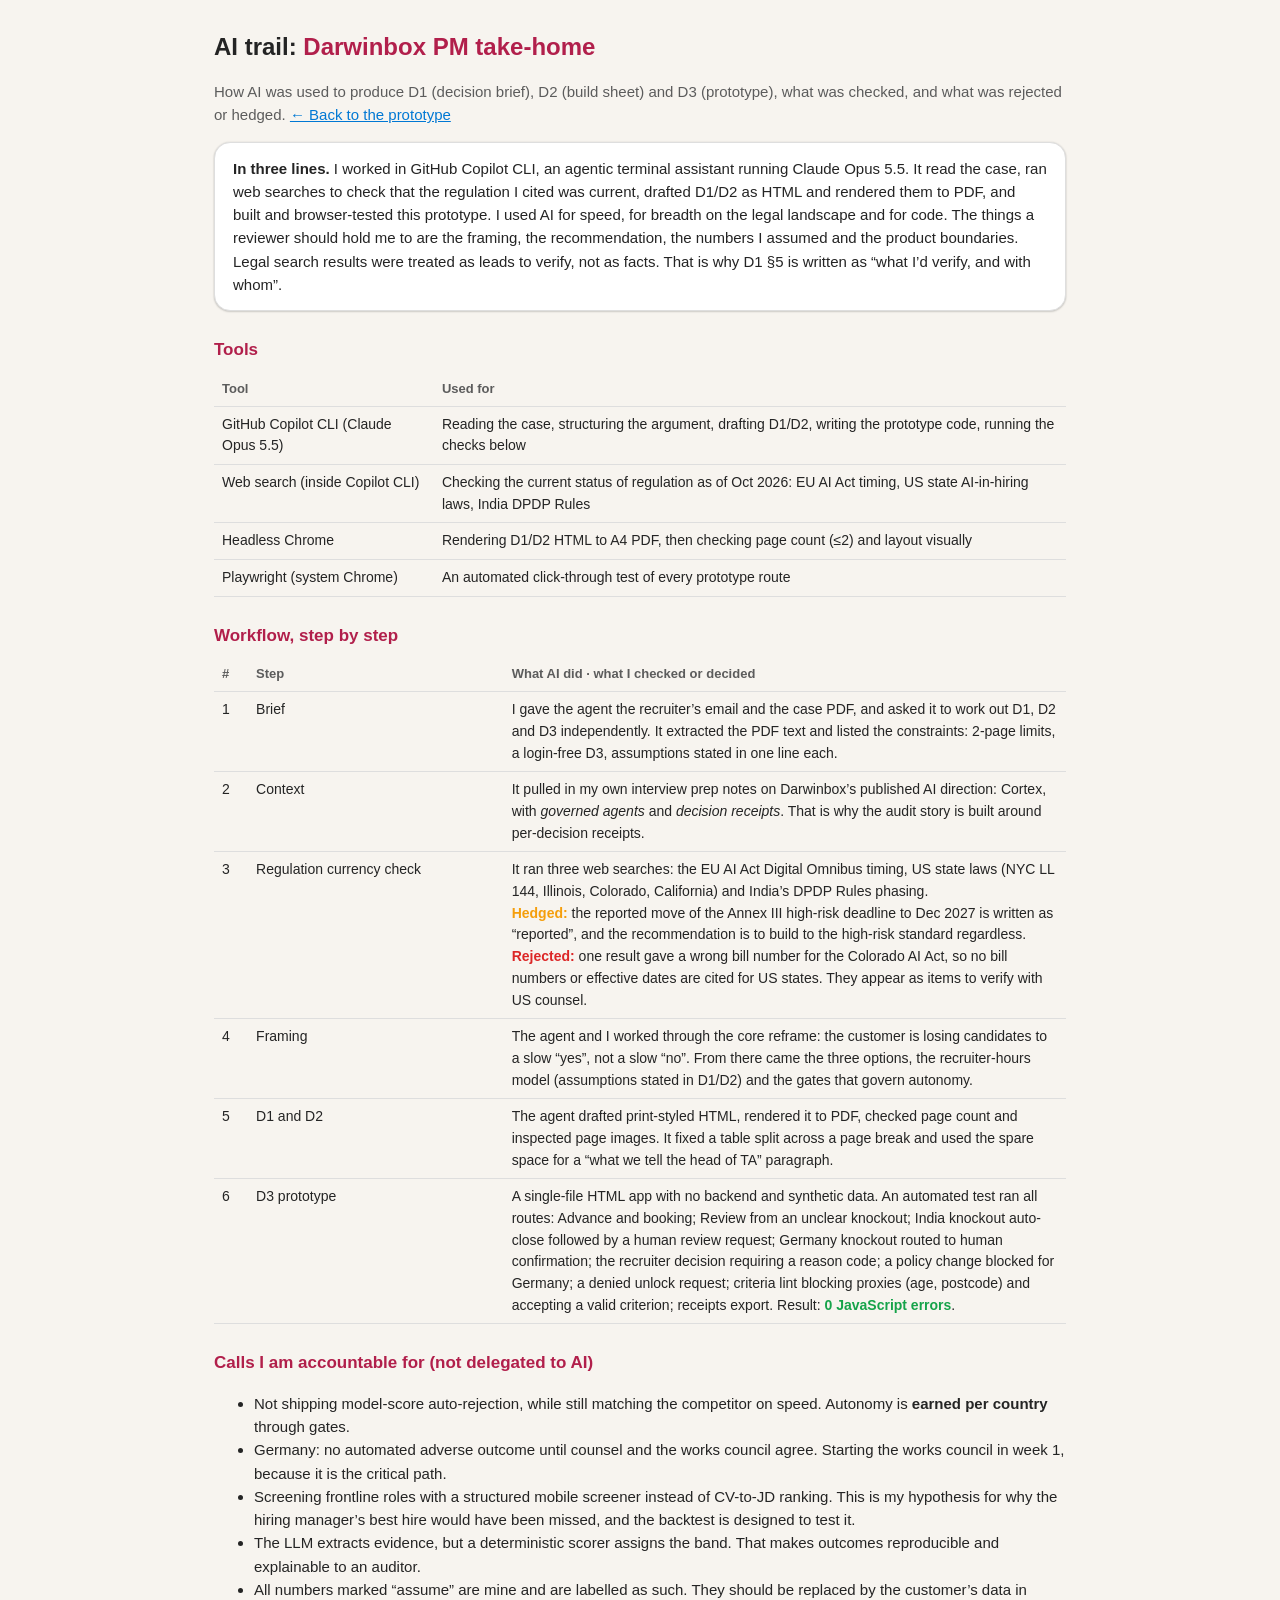
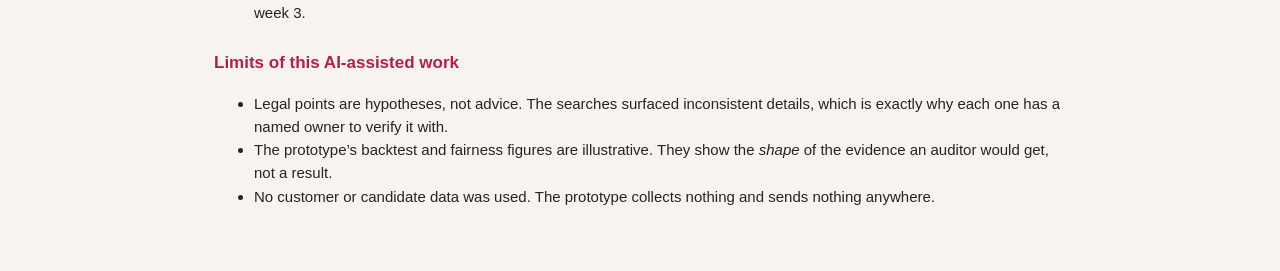
==== ai-trail.html @ ac9735ef "Screening agent prototype + AI trail Co-authored-by: Copilot <223556219+Copilot@users.noreply.github" ====
<!doctype html>
<html lang="en">
<head>
<meta charset="utf-8">
<meta name="viewport" content="width=device-width, initial-scale=1">
<meta name="robots" content="noindex">
<title>AI trail: Darwinbox PM take-home</title>
<script>
  (() => {
    const param = new URLSearchParams(window.location.search).get("scoutTheme");
    const theme =
      param || (window.matchMedia("(prefers-color-scheme: dark)").matches ? "dark" : "light");
    document.documentElement.setAttribute("data-theme", theme);
  })();
</script>
<style>
:root {
  color-scheme: light;
  --cp-bg: #f7f4ef; --cp-bg-elevated: #fcfbf8; --cp-surface: #ffffff; --cp-surface-soft: #f5f5f5;
  --cp-border: #dedede; --cp-border-strong: #919191; --cp-text: #242424; --cp-text-muted: #5c5c5c; --cp-text-soft: #6f6f6f;
  --cp-accent: #b11f4b; --cp-accent-hover: #9a1a41; --cp-accent-soft: rgba(177, 31, 75, 0.08); --cp-accent-fg: #ffffff;
  --cp-success: #16a34a; --cp-danger: #dc2626; --cp-warning: #f59e0b; --cp-link: #0078d4;
  --cp-shadow: 0 18px 48px rgba(0, 0, 0, 0.12); --cp-overlay: rgba(255, 255, 255, 0.8); --cp-panel: rgba(255, 255, 255, 0.86);
  --cp-panel-strong: rgba(255, 255, 255, 0.96); --cp-sheen: rgba(255, 255, 255, 0.55); --cp-highlight: rgba(177, 31, 75, 0.12);
}
html[data-theme="dark"] {
  color-scheme: dark;
  --cp-bg: #3d3b3a; --cp-bg-elevated: #343231; --cp-surface: #292929; --cp-surface-soft: #2e2e2e;
  --cp-border: #474747; --cp-border-strong: #5f5f5f; --cp-text: #dedede; --cp-text-muted: #919191; --cp-text-soft: #b0b0b0;
  --cp-accent: #fd8ea1; --cp-accent-hover: #fb7b91; --cp-accent-soft: rgba(253, 142, 161, 0.14); --cp-accent-fg: #1a1a1a;
  --cp-success: #4ade80; --cp-danger: #f87171; --cp-warning: #fbbf24; --cp-link: #4da6ff;
  --cp-shadow: 0 18px 48px rgba(0, 0, 0, 0.32); --cp-overlay: rgba(41, 41, 41, 0.88); --cp-panel: rgba(41, 41, 41, 0.72);
  --cp-panel-strong: rgba(41, 41, 41, 0.96); --cp-sheen: rgba(255, 255, 255, 0.04); --cp-highlight: rgba(253, 142, 161, 0.12);
}
* { box-sizing: border-box; }
body { margin: 0; background: var(--cp-bg); color: var(--cp-text); font: 15px/1.55 "Segoe UI", Aptos, Calibri, -apple-system, BlinkMacSystemFont, sans-serif; }
main { max-width: 900px; margin: 0 auto; padding: 28px 24px 48px; }
h1 { font-size: 24px; margin: 0 0 4px; } h1 span { color: var(--cp-accent); }
h2 { font-size: 17px; margin: 26px 0 8px; color: var(--cp-accent); }
a { color: var(--cp-link); }
.muted { color: var(--cp-text-muted); }
.card { background: var(--cp-surface); border: 1px solid var(--cp-border); border-radius: 16px; box-shadow: 0 0 2px rgba(0,0,0,0.12), 0 1px 2px rgba(0,0,0,0.14); padding: 14px 18px; margin: 10px 0; }
table { width: 100%; border-collapse: collapse; font-size: 14px; }
th, td { text-align: left; padding: 7px 8px; border-bottom: 1px solid var(--cp-border); vertical-align: top; }
th { color: var(--cp-text-muted); font-size: 13px; }
code { font-family: Consolas, "Courier New", Courier, monospace; background: var(--cp-surface-soft); border: 1px solid var(--cp-border); border-radius: 6px; padding: 0 4px; font-size: 13px; }
.tag { display: inline-block; font-size: 12px; font-weight: 600; padding: 0 8px; border-radius: 999px; border: 1px solid var(--cp-border-strong); color: var(--cp-text-muted); }
.ok { color: var(--cp-success); font-weight: 600; } .warn { color: var(--cp-warning); font-weight: 600; } .bad { color: var(--cp-danger); font-weight: 600; }
blockquote { margin: 8px 0; padding: 8px 14px; border-left: 3px solid var(--cp-accent); background: var(--cp-accent-soft); border-radius: 0 10px 10px 0; }
</style>
</head>
<body>
<main>
<h1>AI trail: <span>Darwinbox PM take-home</span></h1>
<p class="muted">How AI was used to produce D1 (decision brief), D2 (build sheet) and D3 (prototype), what was checked, and what was rejected or hedged. <a href="index.html">← Back to the prototype</a></p>

<div class="card">
<b>In three lines.</b> I worked in GitHub Copilot CLI, an agentic terminal assistant running Claude Opus 5.5. It read the case, ran web searches to check that the regulation I cited was current, drafted D1/D2 as HTML and rendered them to PDF, and built and browser-tested this prototype.
I used AI for speed, for breadth on the legal landscape and for code. The things a reviewer should hold me to are the framing, the recommendation, the numbers I assumed and the product boundaries.
Legal search results were treated as leads to verify, not as facts. That is why D1 §5 is written as “what I’d verify, and with whom”.
</div>

<h2>Tools</h2>
<table>
<tr><th>Tool</th><th>Used for</th></tr>
<tr><td>GitHub Copilot CLI (Claude Opus 5.5)</td><td>Reading the case, structuring the argument, drafting D1/D2, writing the prototype code, running the checks below</td></tr>
<tr><td>Web search (inside Copilot CLI)</td><td>Checking the current status of regulation as of Oct 2026: EU AI Act timing, US state AI-in-hiring laws, India DPDP Rules</td></tr>
<tr><td>Headless Chrome</td><td>Rendering D1/D2 HTML to A4 PDF, then checking page count (≤2) and layout visually</td></tr>
<tr><td>Playwright (system Chrome)</td><td>An automated click-through test of every prototype route</td></tr>
</table>

<h2>Workflow, step by step</h2>
<table>
<tr><th style="width:4%">#</th><th style="width:30%">Step</th><th>What AI did · what I checked or decided</th></tr>
<tr><td>1</td><td>Brief</td><td>I gave the agent the recruiter’s email and the case PDF, and asked it to work out D1, D2 and D3 independently. It extracted the PDF text and listed the constraints: 2-page limits, a login-free D3, assumptions stated in one line each.</td></tr>
<tr><td>2</td><td>Context</td><td>It pulled in my own interview prep notes on Darwinbox’s published AI direction: Cortex, with <i>governed agents</i> and <i>decision receipts</i>. That is why the audit story is built around per-decision receipts.</td></tr>
<tr><td>3</td><td>Regulation currency check</td><td>It ran three web searches: the EU AI Act Digital Omnibus timing, US state laws (NYC LL 144, Illinois, Colorado, California) and India’s DPDP Rules phasing.
<br><span class="warn">Hedged:</span> the reported move of the Annex III high-risk deadline to Dec 2027 is written as “reported”, and the recommendation is to build to the high-risk standard regardless.
<br><span class="bad">Rejected:</span> one result gave a wrong bill number for the Colorado AI Act, so no bill numbers or effective dates are cited for US states. They appear as items to verify with US counsel.</td></tr>
<tr><td>4</td><td>Framing</td><td>The agent and I worked through the core reframe: the customer is losing candidates to a slow “yes”, not a slow “no”. From there came the three options, the recruiter-hours model (assumptions stated in D1/D2) and the gates that govern autonomy.</td></tr>
<tr><td>5</td><td>D1 and D2</td><td>The agent drafted print-styled HTML, rendered it to PDF, checked page count and inspected page images. It fixed a table split across a page break and used the spare space for a “what we tell the head of TA” paragraph.</td></tr>
<tr><td>6</td><td>D3 prototype</td><td>A single-file HTML app with no backend and synthetic data. An automated test ran all routes: Advance and booking; Review from an unclear knockout; India knockout auto-close followed by a human review request; Germany knockout routed to human confirmation; the recruiter decision requiring a reason code; a policy change blocked for Germany; a denied unlock request; criteria lint blocking proxies (age, postcode) and accepting a valid criterion; receipts export. Result: <span class="ok">0 JavaScript errors</span>.</td></tr>
</table>

<h2>Calls I am accountable for (not delegated to AI)</h2>
<ul>
<li>Not shipping model-score auto-rejection, while still matching the competitor on speed. Autonomy is <b>earned per country</b> through gates.</li>
<li>Germany: no automated adverse outcome until counsel and the works council agree. Starting the works council in week 1, because it is the critical path.</li>
<li>Screening frontline roles with a structured mobile screener instead of CV-to-JD ranking. This is my hypothesis for why the hiring manager’s best hire would have been missed, and the backtest is designed to test it.</li>
<li>The LLM extracts evidence, but a deterministic scorer assigns the band. That makes outcomes reproducible and explainable to an auditor.</li>
<li>All numbers marked “assume” are mine and are labelled as such. They should be replaced by the customer’s data in week 3.</li>
</ul>

<h2>Limits of this AI-assisted work</h2>
<ul>
<li>Legal points are hypotheses, not advice. The searches surfaced inconsistent details, which is exactly why each one has a named owner to verify it with.</li>
<li>The prototype’s backtest and fairness figures are illustrative. They show the <i>shape</i> of the evidence an auditor would get, not a result.</li>
<li>No customer or candidate data was used. The prototype collects nothing and sends nothing anywhere.</li>
</ul>
</main>
</body>
</html>
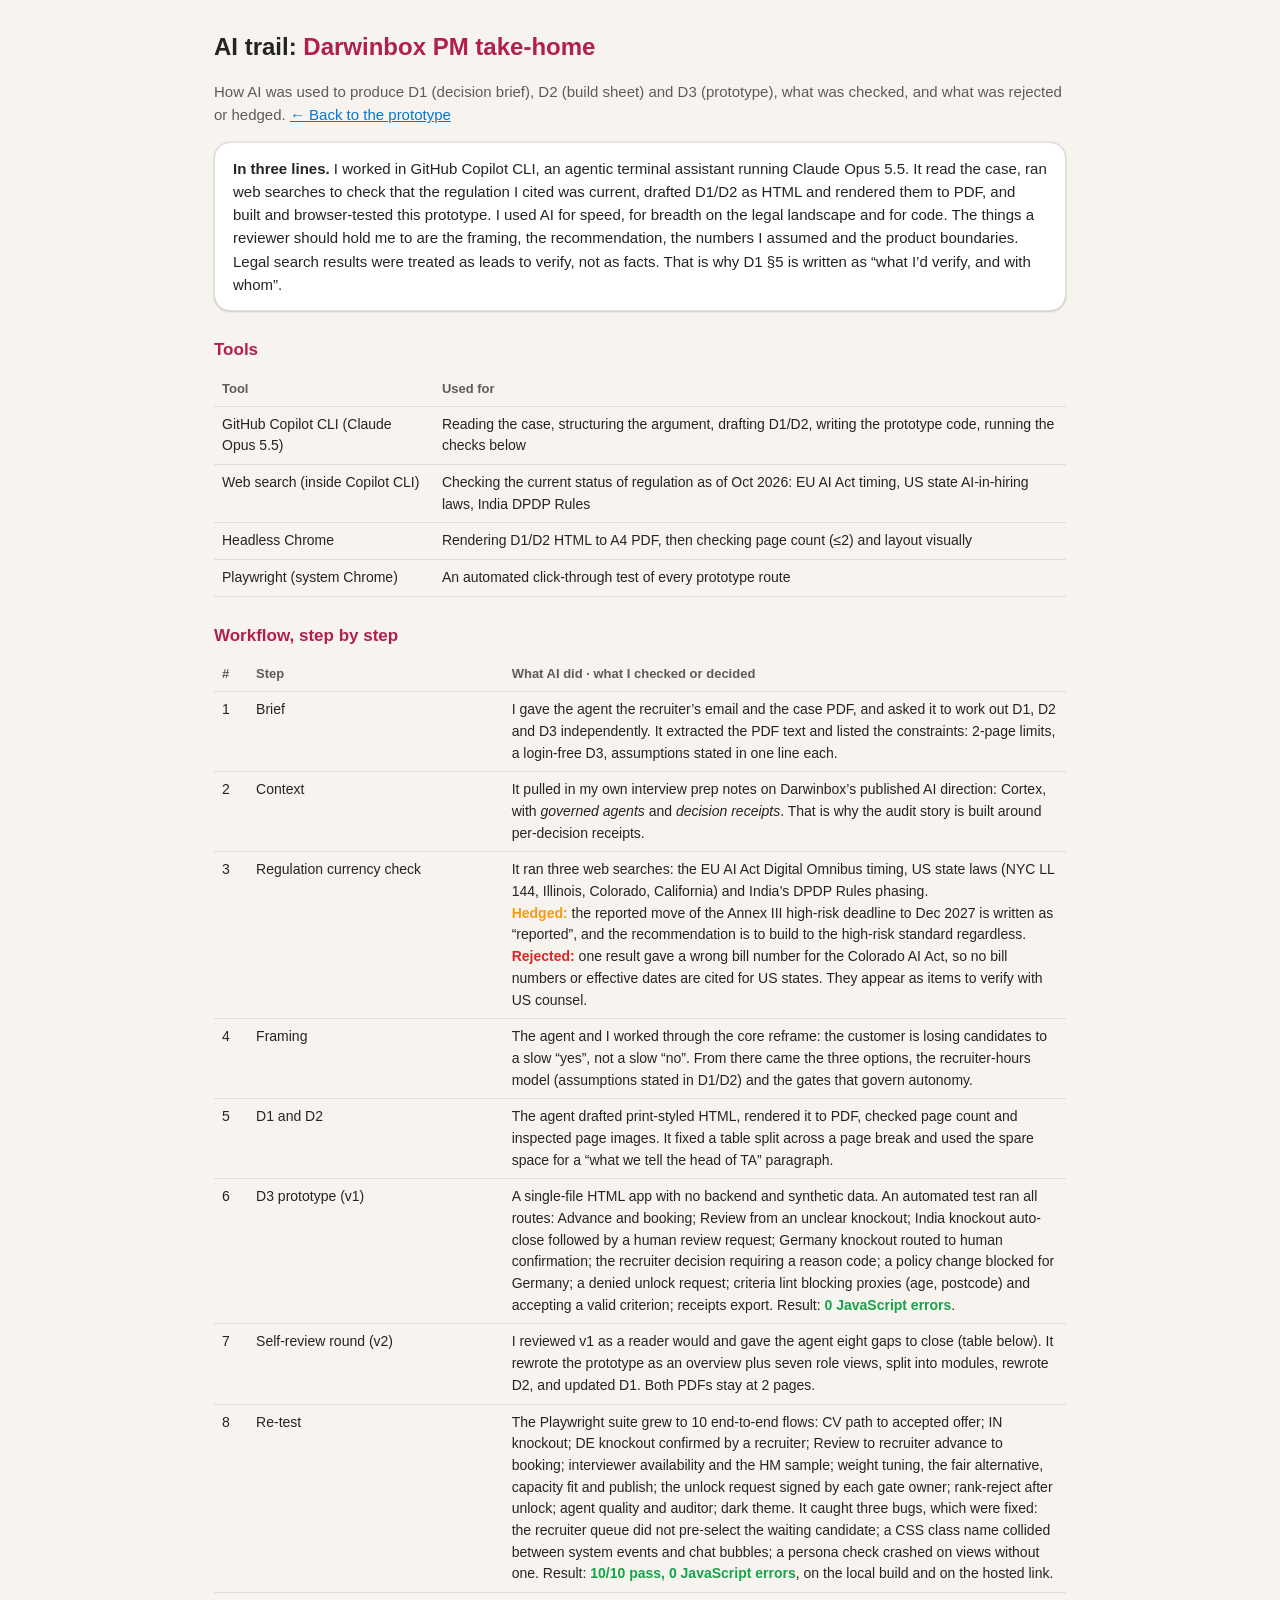
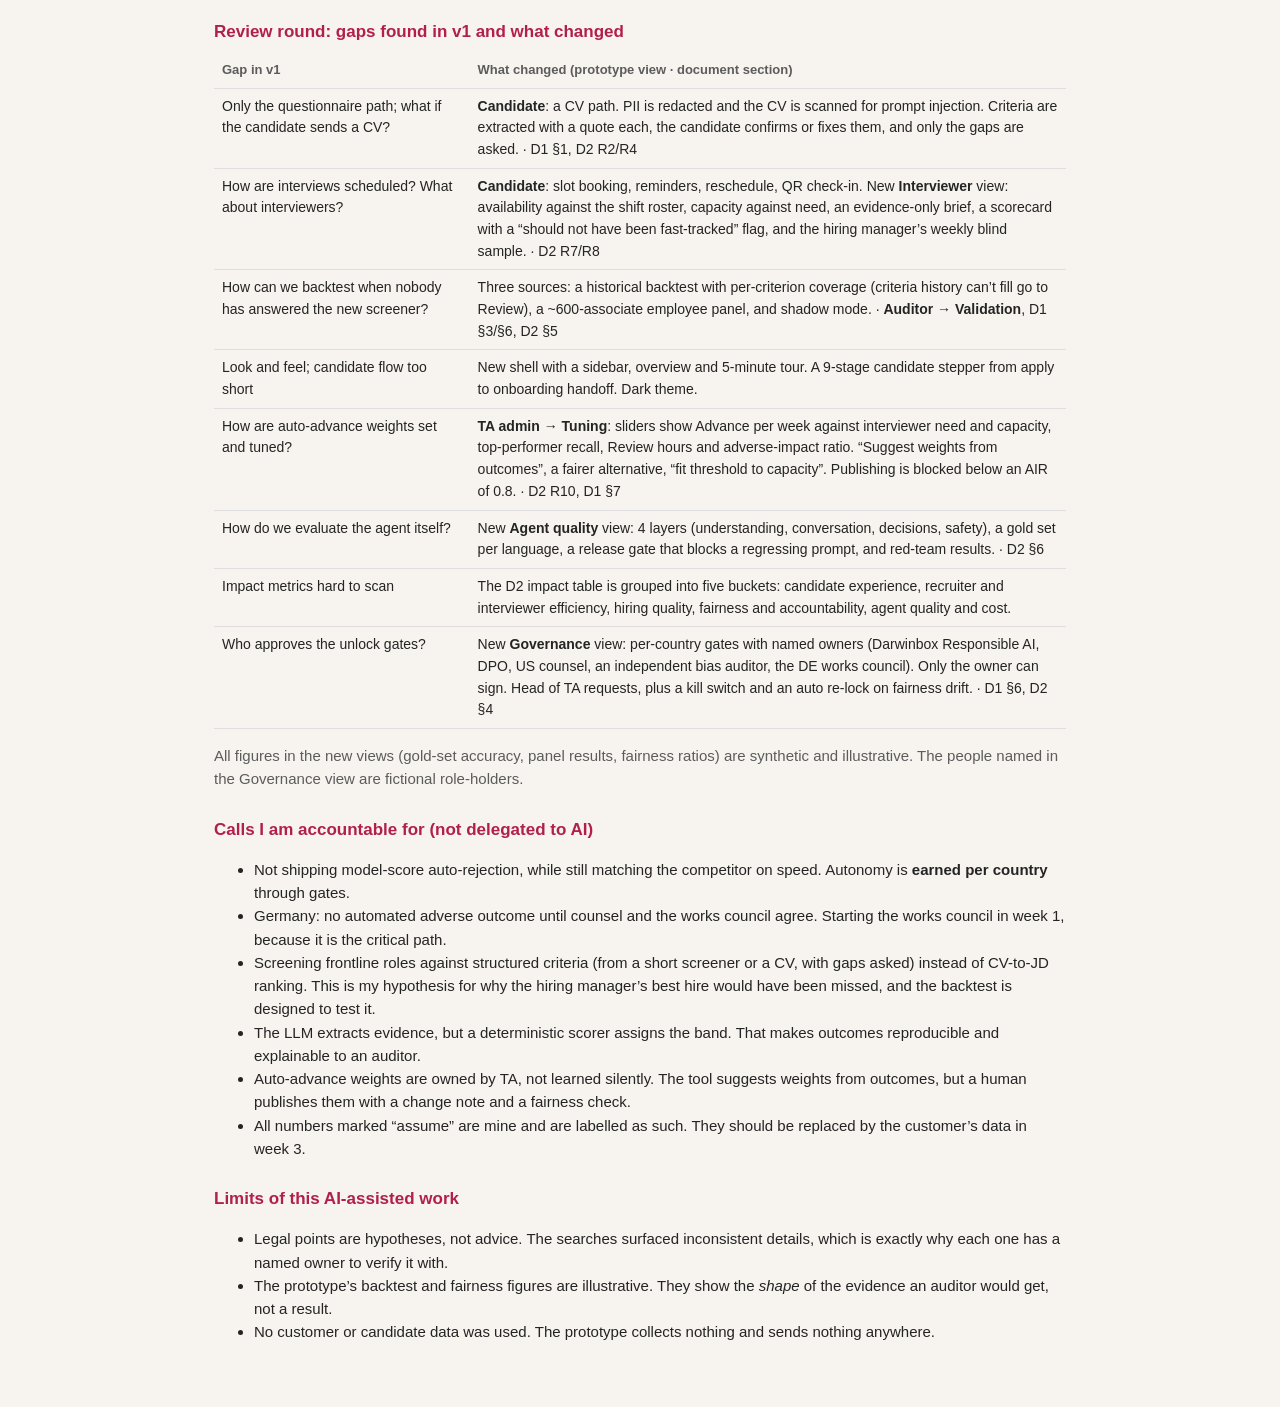
==== commit fb7bc298: "v2: CV path, scheduling + interviewer, weight tuning, governance actors, agent quality, validation C" ====
--- a/ai-trail.html
+++ b/ai-trail.html
@@ -2,6 +2,7 @@
 <html lang="en">
 <head>
 <meta charset="utf-8">
+<link rel="icon" href="data:,">
 <meta name="viewport" content="width=device-width, initial-scale=1">
 <meta name="robots" content="noindex">
 <title>AI trail: Darwinbox PM take-home</title>
@@ -79,15 +80,32 @@
 <br><span class="bad">Rejected:</span> one result gave a wrong bill number for the Colorado AI Act, so no bill numbers or effective dates are cited for US states. They appear as items to verify with US counsel.</td></tr>
 <tr><td>4</td><td>Framing</td><td>The agent and I worked through the core reframe: the customer is losing candidates to a slow “yes”, not a slow “no”. From there came the three options, the recruiter-hours model (assumptions stated in D1/D2) and the gates that govern autonomy.</td></tr>
 <tr><td>5</td><td>D1 and D2</td><td>The agent drafted print-styled HTML, rendered it to PDF, checked page count and inspected page images. It fixed a table split across a page break and used the spare space for a “what we tell the head of TA” paragraph.</td></tr>
-<tr><td>6</td><td>D3 prototype</td><td>A single-file HTML app with no backend and synthetic data. An automated test ran all routes: Advance and booking; Review from an unclear knockout; India knockout auto-close followed by a human review request; Germany knockout routed to human confirmation; the recruiter decision requiring a reason code; a policy change blocked for Germany; a denied unlock request; criteria lint blocking proxies (age, postcode) and accepting a valid criterion; receipts export. Result: <span class="ok">0 JavaScript errors</span>.</td></tr>
+<tr><td>6</td><td>D3 prototype (v1)</td><td>A single-file HTML app with no backend and synthetic data. An automated test ran all routes: Advance and booking; Review from an unclear knockout; India knockout auto-close followed by a human review request; Germany knockout routed to human confirmation; the recruiter decision requiring a reason code; a policy change blocked for Germany; a denied unlock request; criteria lint blocking proxies (age, postcode) and accepting a valid criterion; receipts export. Result: <span class="ok">0 JavaScript errors</span>.</td></tr>
+<tr><td>7</td><td>Self-review round (v2)</td><td>I reviewed v1 as a reader would and gave the agent eight gaps to close (table below). It rewrote the prototype as an overview plus seven role views, split into modules, rewrote D2, and updated D1. Both PDFs stay at 2 pages.</td></tr>
+<tr><td>8</td><td>Re-test</td><td>The Playwright suite grew to 10 end-to-end flows: CV path to accepted offer; IN knockout; DE knockout confirmed by a recruiter; Review to recruiter advance to booking; interviewer availability and the HM sample; weight tuning, the fair alternative, capacity fit and publish; the unlock request signed by each gate owner; rank-reject after unlock; agent quality and auditor; dark theme. It caught three bugs, which were fixed: the recruiter queue did not pre-select the waiting candidate; a CSS class name collided between system events and chat bubbles; a persona check crashed on views without one. Result: <span class="ok">10/10 pass, 0 JavaScript errors</span>, on the local build and on the hosted link.</td></tr>
 </table>
+
+<h2>Review round: gaps found in v1 and what changed</h2>
+<table>
+<tr><th style="width:30%">Gap in v1</th><th>What changed (prototype view · document section)</th></tr>
+<tr><td>Only the questionnaire path; what if the candidate sends a CV?</td><td><b>Candidate</b>: a CV path. PII is redacted and the CV is scanned for prompt injection. Criteria are extracted with a quote each, the candidate confirms or fixes them, and only the gaps are asked. · D1 §1, D2 R2/R4</td></tr>
+<tr><td>How are interviews scheduled? What about interviewers?</td><td><b>Candidate</b>: slot booking, reminders, reschedule, QR check-in. New <b>Interviewer</b> view: availability against the shift roster, capacity against need, an evidence-only brief, a scorecard with a “should not have been fast-tracked” flag, and the hiring manager’s weekly blind sample. · D2 R7/R8</td></tr>
+<tr><td>How can we backtest when nobody has answered the new screener?</td><td>Three sources: a historical backtest with per-criterion coverage (criteria history can’t fill go to Review), a ~600-associate employee panel, and shadow mode. · <b>Auditor → Validation</b>, D1 §3/§6, D2 §5</td></tr>
+<tr><td>Look and feel; candidate flow too short</td><td>New shell with a sidebar, overview and 5-minute tour. A 9-stage candidate stepper from apply to onboarding handoff. Dark theme.</td></tr>
+<tr><td>How are auto-advance weights set and tuned?</td><td><b>TA admin → Tuning</b>: sliders show Advance per week against interviewer need and capacity, top-performer recall, Review hours and adverse-impact ratio. “Suggest weights from outcomes”, a fairer alternative, “fit threshold to capacity”. Publishing is blocked below an AIR of 0.8. · D2 R10, D1 §7</td></tr>
+<tr><td>How do we evaluate the agent itself?</td><td>New <b>Agent quality</b> view: 4 layers (understanding, conversation, decisions, safety), a gold set per language, a release gate that blocks a regressing prompt, and red-team results. · D2 §6</td></tr>
+<tr><td>Impact metrics hard to scan</td><td>The D2 impact table is grouped into five buckets: candidate experience, recruiter and interviewer efficiency, hiring quality, fairness and accountability, agent quality and cost.</td></tr>
+<tr><td>Who approves the unlock gates?</td><td>New <b>Governance</b> view: per-country gates with named owners (Darwinbox Responsible AI, DPO, US counsel, an independent bias auditor, the DE works council). Only the owner can sign. Head of TA requests, plus a kill switch and an auto re-lock on fairness drift. · D1 §6, D2 §4</td></tr>
+</table>
+<p class="muted">All figures in the new views (gold-set accuracy, panel results, fairness ratios) are synthetic and illustrative. The people named in the Governance view are fictional role-holders.</p>
 
 <h2>Calls I am accountable for (not delegated to AI)</h2>
 <ul>
 <li>Not shipping model-score auto-rejection, while still matching the competitor on speed. Autonomy is <b>earned per country</b> through gates.</li>
 <li>Germany: no automated adverse outcome until counsel and the works council agree. Starting the works council in week 1, because it is the critical path.</li>
-<li>Screening frontline roles with a structured mobile screener instead of CV-to-JD ranking. This is my hypothesis for why the hiring manager’s best hire would have been missed, and the backtest is designed to test it.</li>
+<li>Screening frontline roles against structured criteria (from a short screener or a CV, with gaps asked) instead of CV-to-JD ranking. This is my hypothesis for why the hiring manager’s best hire would have been missed, and the backtest is designed to test it.</li>
 <li>The LLM extracts evidence, but a deterministic scorer assigns the band. That makes outcomes reproducible and explainable to an auditor.</li>
+<li>Auto-advance weights are owned by TA, not learned silently. The tool suggests weights from outcomes, but a human publishes them with a change note and a fairness check.</li>
 <li>All numbers marked “assume” are mine and are labelled as such. They should be replaced by the customer’s data in week 3.</li>
 </ul>
 
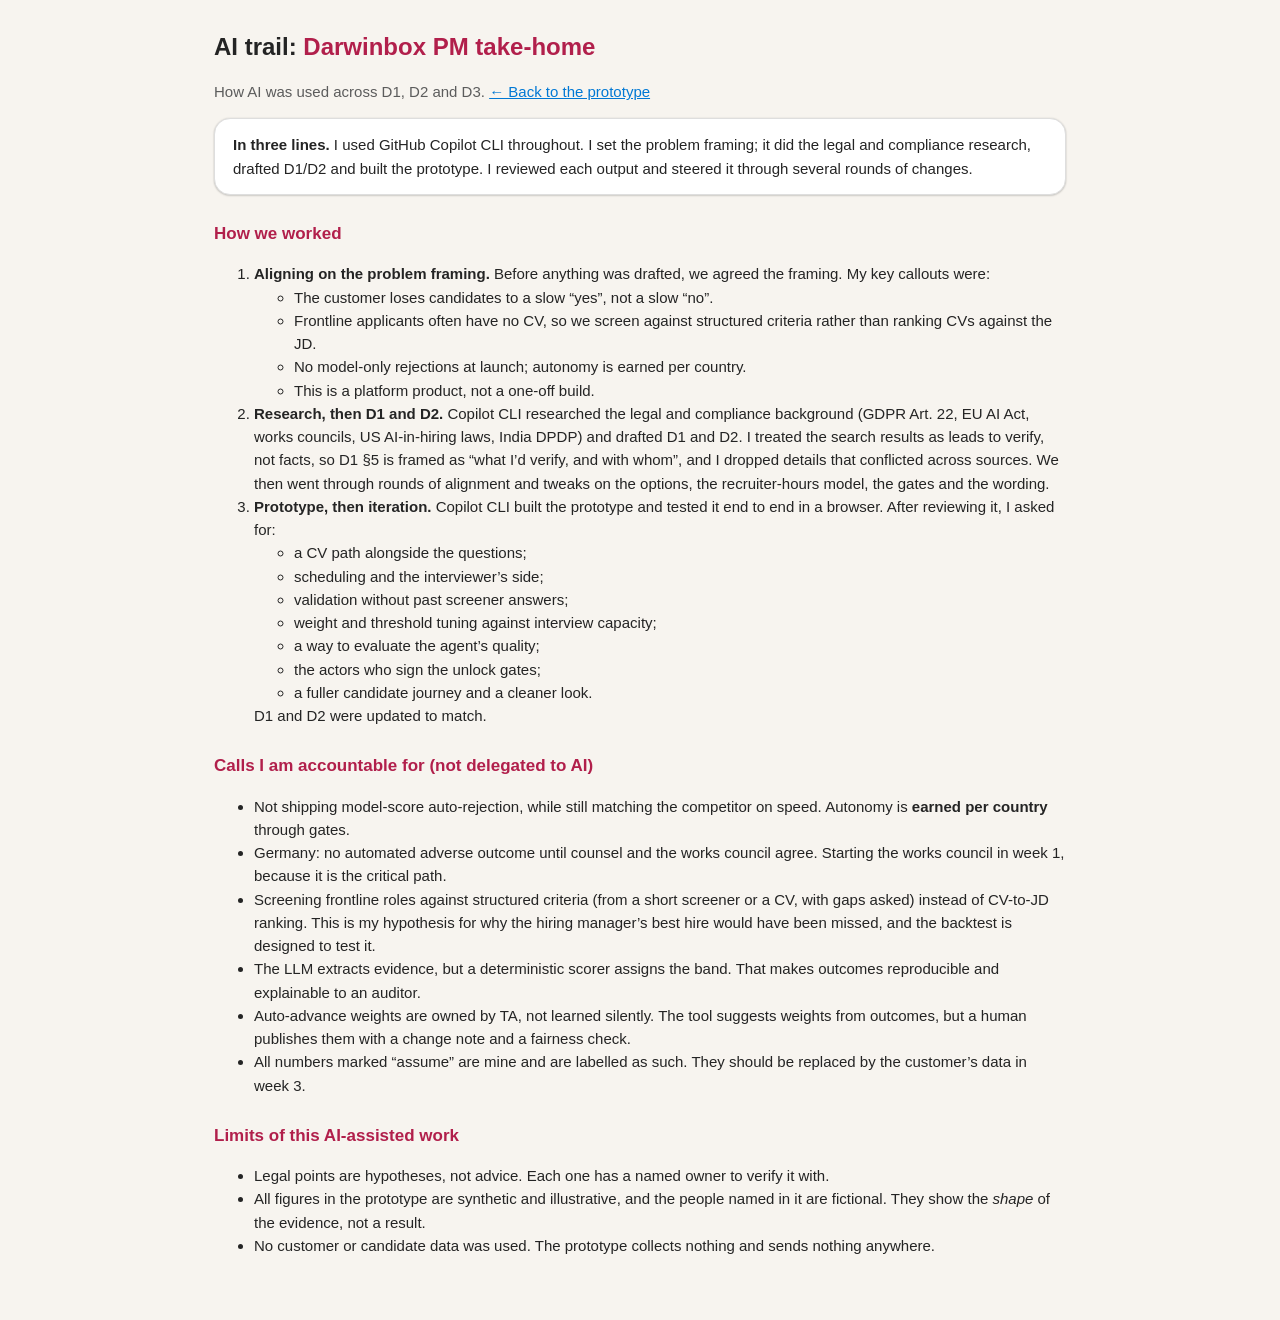
==== commit 13db1155: "Shorten AI trail Co-authored-by: Copilot <223556219+Copilot@users.noreply.github.com> Copilot-Sessio" ====
--- a/ai-trail.html
+++ b/ai-trail.html
@@ -53,51 +53,34 @@
 <body>
 <main>
 <h1>AI trail: <span>Darwinbox PM take-home</span></h1>
-<p class="muted">How AI was used to produce D1 (decision brief), D2 (build sheet) and D3 (prototype), what was checked, and what was rejected or hedged. <a href="index.html">← Back to the prototype</a></p>
+<p class="muted">How AI was used across D1, D2 and D3. <a href="index.html">← Back to the prototype</a></p>
 
 <div class="card">
-<b>In three lines.</b> I worked in GitHub Copilot CLI, an agentic terminal assistant running Claude Opus 5.5. It read the case, ran web searches to check that the regulation I cited was current, drafted D1/D2 as HTML and rendered them to PDF, and built and browser-tested this prototype.
-I used AI for speed, for breadth on the legal landscape and for code. The things a reviewer should hold me to are the framing, the recommendation, the numbers I assumed and the product boundaries.
-Legal search results were treated as leads to verify, not as facts. That is why D1 §5 is written as “what I’d verify, and with whom”.
+<b>In three lines.</b> I used GitHub Copilot CLI throughout. I set the problem framing; it did the legal and compliance research, drafted D1/D2 and built the prototype. I reviewed each output and steered it through several rounds of changes.
 </div>
 
-<h2>Tools</h2>
-<table>
-<tr><th>Tool</th><th>Used for</th></tr>
-<tr><td>GitHub Copilot CLI (Claude Opus 5.5)</td><td>Reading the case, structuring the argument, drafting D1/D2, writing the prototype code, running the checks below</td></tr>
-<tr><td>Web search (inside Copilot CLI)</td><td>Checking the current status of regulation as of Oct 2026: EU AI Act timing, US state AI-in-hiring laws, India DPDP Rules</td></tr>
-<tr><td>Headless Chrome</td><td>Rendering D1/D2 HTML to A4 PDF, then checking page count (≤2) and layout visually</td></tr>
-<tr><td>Playwright (system Chrome)</td><td>An automated click-through test of every prototype route</td></tr>
-</table>
-
-<h2>Workflow, step by step</h2>
-<table>
-<tr><th style="width:4%">#</th><th style="width:30%">Step</th><th>What AI did · what I checked or decided</th></tr>
-<tr><td>1</td><td>Brief</td><td>I gave the agent the recruiter’s email and the case PDF, and asked it to work out D1, D2 and D3 independently. It extracted the PDF text and listed the constraints: 2-page limits, a login-free D3, assumptions stated in one line each.</td></tr>
-<tr><td>2</td><td>Context</td><td>It pulled in my own interview prep notes on Darwinbox’s published AI direction: Cortex, with <i>governed agents</i> and <i>decision receipts</i>. That is why the audit story is built around per-decision receipts.</td></tr>
-<tr><td>3</td><td>Regulation currency check</td><td>It ran three web searches: the EU AI Act Digital Omnibus timing, US state laws (NYC LL 144, Illinois, Colorado, California) and India’s DPDP Rules phasing.
-<br><span class="warn">Hedged:</span> the reported move of the Annex III high-risk deadline to Dec 2027 is written as “reported”, and the recommendation is to build to the high-risk standard regardless.
-<br><span class="bad">Rejected:</span> one result gave a wrong bill number for the Colorado AI Act, so no bill numbers or effective dates are cited for US states. They appear as items to verify with US counsel.</td></tr>
-<tr><td>4</td><td>Framing</td><td>The agent and I worked through the core reframe: the customer is losing candidates to a slow “yes”, not a slow “no”. From there came the three options, the recruiter-hours model (assumptions stated in D1/D2) and the gates that govern autonomy.</td></tr>
-<tr><td>5</td><td>D1 and D2</td><td>The agent drafted print-styled HTML, rendered it to PDF, checked page count and inspected page images. It fixed a table split across a page break and used the spare space for a “what we tell the head of TA” paragraph.</td></tr>
-<tr><td>6</td><td>D3 prototype (v1)</td><td>A single-file HTML app with no backend and synthetic data. An automated test ran all routes: Advance and booking; Review from an unclear knockout; India knockout auto-close followed by a human review request; Germany knockout routed to human confirmation; the recruiter decision requiring a reason code; a policy change blocked for Germany; a denied unlock request; criteria lint blocking proxies (age, postcode) and accepting a valid criterion; receipts export. Result: <span class="ok">0 JavaScript errors</span>.</td></tr>
-<tr><td>7</td><td>Self-review round (v2)</td><td>I reviewed v1 as a reader would and gave the agent eight gaps to close (table below). It rewrote the prototype as an overview plus seven role views, split into modules, rewrote D2, and updated D1. Both PDFs stay at 2 pages.</td></tr>
-<tr><td>8</td><td>Re-test</td><td>The Playwright suite grew to 10 end-to-end flows: CV path to accepted offer; IN knockout; DE knockout confirmed by a recruiter; Review to recruiter advance to booking; interviewer availability and the HM sample; weight tuning, the fair alternative, capacity fit and publish; the unlock request signed by each gate owner; rank-reject after unlock; agent quality and auditor; dark theme. It caught three bugs, which were fixed: the recruiter queue did not pre-select the waiting candidate; a CSS class name collided between system events and chat bubbles; a persona check crashed on views without one. Result: <span class="ok">10/10 pass, 0 JavaScript errors</span>, on the local build and on the hosted link.</td></tr>
-</table>
-
-<h2>Review round: gaps found in v1 and what changed</h2>
-<table>
-<tr><th style="width:30%">Gap in v1</th><th>What changed (prototype view · document section)</th></tr>
-<tr><td>Only the questionnaire path; what if the candidate sends a CV?</td><td><b>Candidate</b>: a CV path. PII is redacted and the CV is scanned for prompt injection. Criteria are extracted with a quote each, the candidate confirms or fixes them, and only the gaps are asked. · D1 §1, D2 R2/R4</td></tr>
-<tr><td>How are interviews scheduled? What about interviewers?</td><td><b>Candidate</b>: slot booking, reminders, reschedule, QR check-in. New <b>Interviewer</b> view: availability against the shift roster, capacity against need, an evidence-only brief, a scorecard with a “should not have been fast-tracked” flag, and the hiring manager’s weekly blind sample. · D2 R7/R8</td></tr>
-<tr><td>How can we backtest when nobody has answered the new screener?</td><td>Three sources: a historical backtest with per-criterion coverage (criteria history can’t fill go to Review), a ~600-associate employee panel, and shadow mode. · <b>Auditor → Validation</b>, D1 §3/§6, D2 §5</td></tr>
-<tr><td>Look and feel; candidate flow too short</td><td>New shell with a sidebar, overview and 5-minute tour. A 9-stage candidate stepper from apply to onboarding handoff. Dark theme.</td></tr>
-<tr><td>How are auto-advance weights set and tuned?</td><td><b>TA admin → Tuning</b>: sliders show Advance per week against interviewer need and capacity, top-performer recall, Review hours and adverse-impact ratio. “Suggest weights from outcomes”, a fairer alternative, “fit threshold to capacity”. Publishing is blocked below an AIR of 0.8. · D2 R10, D1 §7</td></tr>
-<tr><td>How do we evaluate the agent itself?</td><td>New <b>Agent quality</b> view: 4 layers (understanding, conversation, decisions, safety), a gold set per language, a release gate that blocks a regressing prompt, and red-team results. · D2 §6</td></tr>
-<tr><td>Impact metrics hard to scan</td><td>The D2 impact table is grouped into five buckets: candidate experience, recruiter and interviewer efficiency, hiring quality, fairness and accountability, agent quality and cost.</td></tr>
-<tr><td>Who approves the unlock gates?</td><td>New <b>Governance</b> view: per-country gates with named owners (Darwinbox Responsible AI, DPO, US counsel, an independent bias auditor, the DE works council). Only the owner can sign. Head of TA requests, plus a kill switch and an auto re-lock on fairness drift. · D1 §6, D2 §4</td></tr>
-</table>
-<p class="muted">All figures in the new views (gold-set accuracy, panel results, fairness ratios) are synthetic and illustrative. The people named in the Governance view are fictional role-holders.</p>
+<h2>How we worked</h2>
+<ol>
+<li><b>Aligning on the problem framing.</b> Before anything was drafted, we agreed the framing. My key callouts were:
+<ul>
+<li>The customer loses candidates to a slow “yes”, not a slow “no”.</li>
+<li>Frontline applicants often have no CV, so we screen against structured criteria rather than ranking CVs against the JD.</li>
+<li>No model-only rejections at launch; autonomy is earned per country.</li>
+<li>This is a platform product, not a one-off build.</li>
+</ul></li>
+<li><b>Research, then D1 and D2.</b> Copilot CLI researched the legal and compliance background (GDPR Art. 22, EU AI Act, works councils, US AI-in-hiring laws, India DPDP) and drafted D1 and D2. I treated the search results as leads to verify, not facts, so D1 §5 is framed as “what I’d verify, and with whom”, and I dropped details that conflicted across sources. We then went through rounds of alignment and tweaks on the options, the recruiter-hours model, the gates and the wording.</li>
+<li><b>Prototype, then iteration.</b> Copilot CLI built the prototype and tested it end to end in a browser. After reviewing it, I asked for:
+<ul>
+<li>a CV path alongside the questions;</li>
+<li>scheduling and the interviewer’s side;</li>
+<li>validation without past screener answers;</li>
+<li>weight and threshold tuning against interview capacity;</li>
+<li>a way to evaluate the agent’s quality;</li>
+<li>the actors who sign the unlock gates;</li>
+<li>a fuller candidate journey and a cleaner look.</li>
+</ul>
+D1 and D2 were updated to match.</li>
+</ol>
 
 <h2>Calls I am accountable for (not delegated to AI)</h2>
 <ul>
@@ -111,8 +94,8 @@
 
 <h2>Limits of this AI-assisted work</h2>
 <ul>
-<li>Legal points are hypotheses, not advice. The searches surfaced inconsistent details, which is exactly why each one has a named owner to verify it with.</li>
-<li>The prototype’s backtest and fairness figures are illustrative. They show the <i>shape</i> of the evidence an auditor would get, not a result.</li>
+<li>Legal points are hypotheses, not advice. Each one has a named owner to verify it with.</li>
+<li>All figures in the prototype are synthetic and illustrative, and the people named in it are fictional. They show the <i>shape</i> of the evidence, not a result.</li>
 <li>No customer or candidate data was used. The prototype collects nothing and sends nothing anywhere.</li>
 </ul>
 </main>
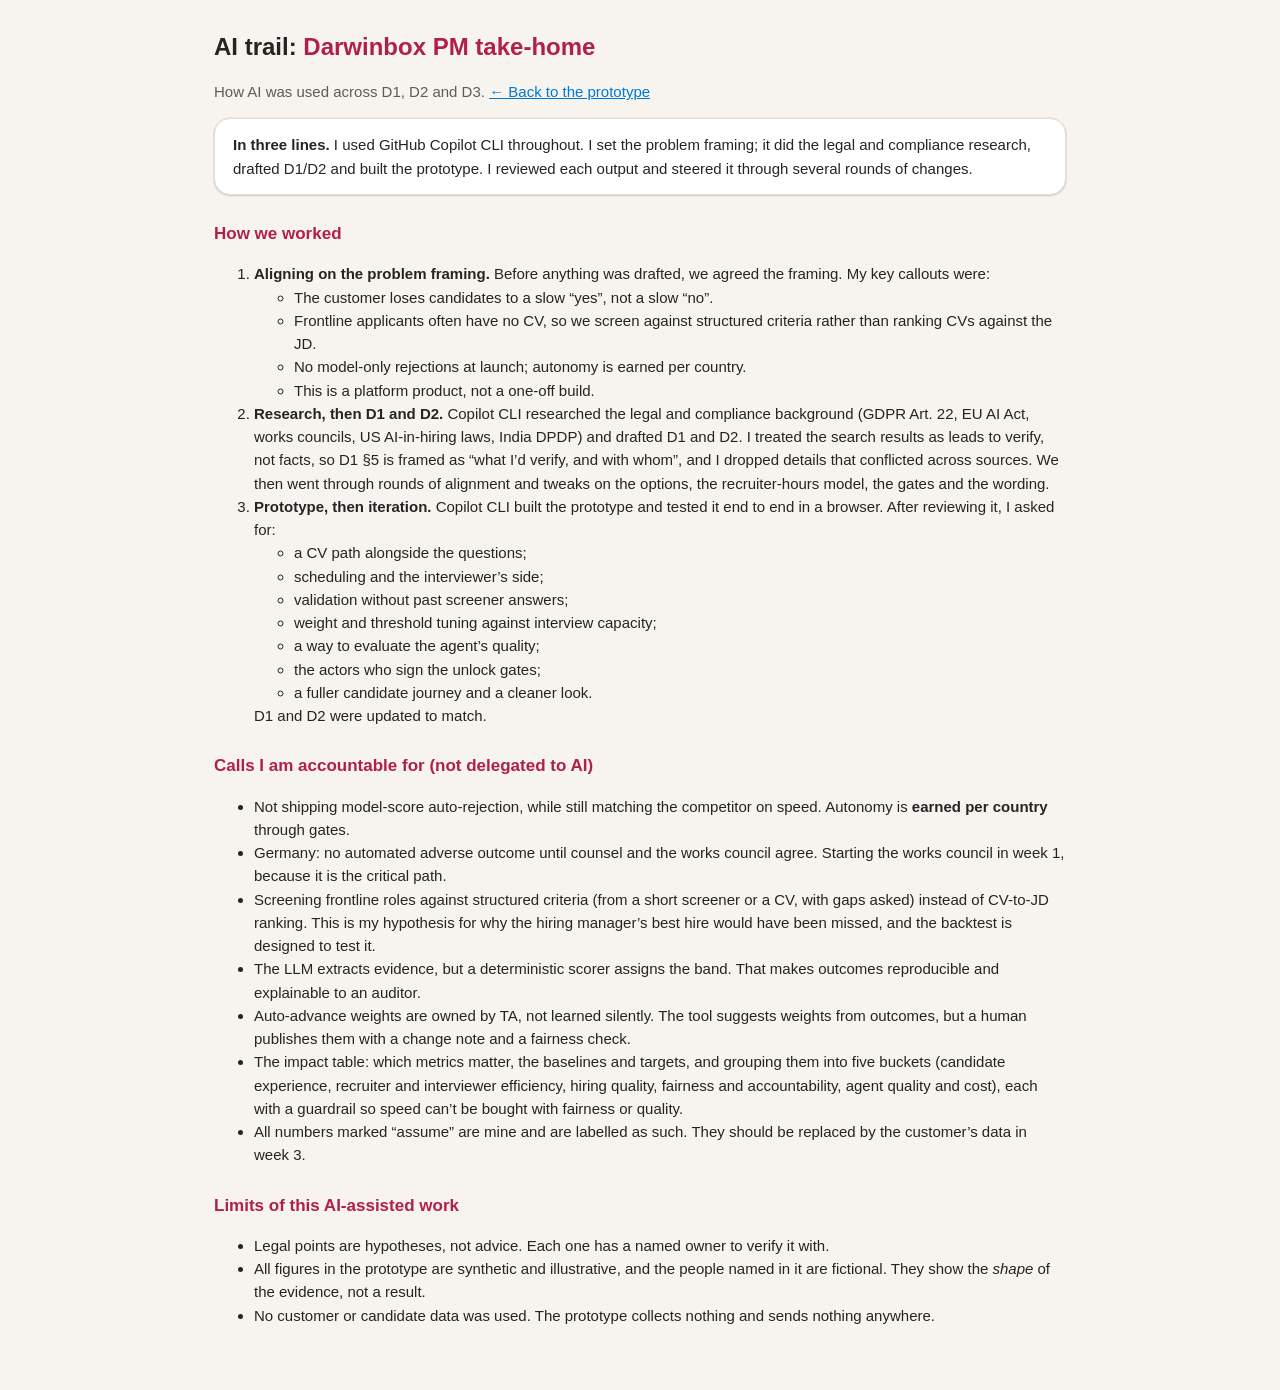
==== commit e4e52ca8: "AI trail: impact table accountability Co-authored-by: Copilot <223556219+Copilot@users.noreply.githu" ====
--- a/ai-trail.html
+++ b/ai-trail.html
@@ -89,6 +89,7 @@
 <li>Screening frontline roles against structured criteria (from a short screener or a CV, with gaps asked) instead of CV-to-JD ranking. This is my hypothesis for why the hiring manager’s best hire would have been missed, and the backtest is designed to test it.</li>
 <li>The LLM extracts evidence, but a deterministic scorer assigns the band. That makes outcomes reproducible and explainable to an auditor.</li>
 <li>Auto-advance weights are owned by TA, not learned silently. The tool suggests weights from outcomes, but a human publishes them with a change note and a fairness check.</li>
+<li>The impact table: which metrics matter, the baselines and targets, and grouping them into five buckets (candidate experience, recruiter and interviewer efficiency, hiring quality, fairness and accountability, agent quality and cost), each with a guardrail so speed can’t be bought with fairness or quality.</li>
 <li>All numbers marked “assume” are mine and are labelled as such. They should be replaced by the customer’s data in week 3.</li>
 </ul>
 
